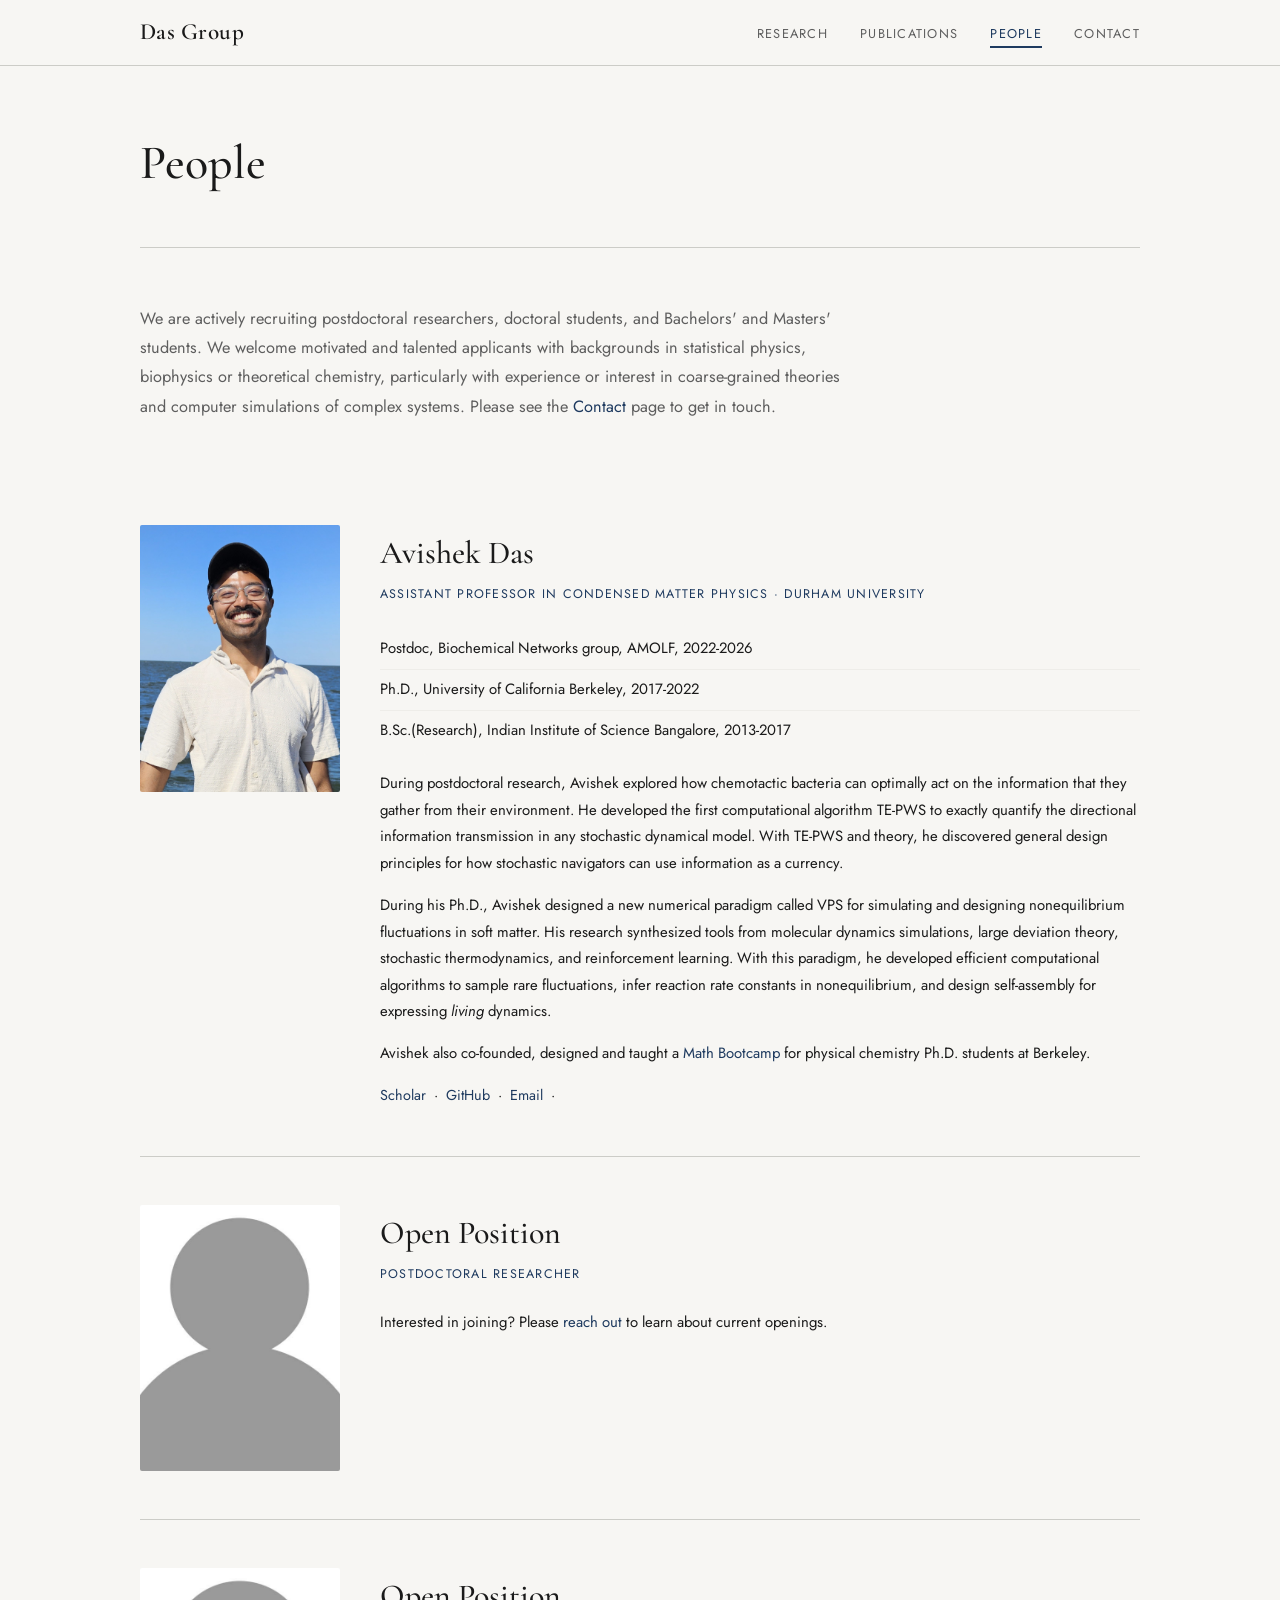
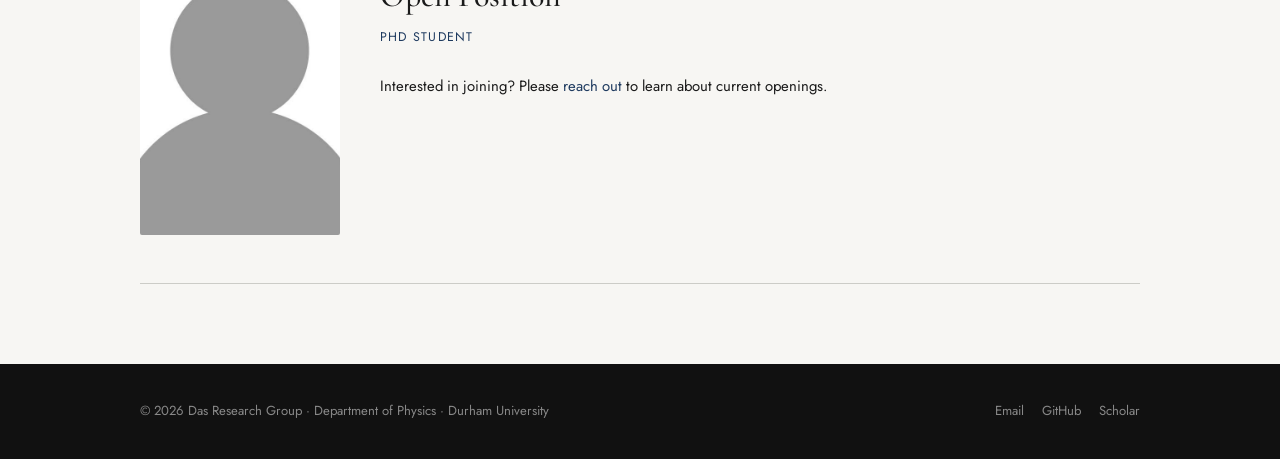
==== people.html @ c45492da "Initial commit" ====
<!DOCTYPE html>
<html lang="en">
<head>
  <meta charset="UTF-8">
  <meta name="viewport" content="width=device-width, initial-scale=1.0, shrink-to-fit=no">
  <title>Das Group | People</title>
  <link rel="preconnect" href="https://fonts.googleapis.com">
  <link rel="preconnect" href="https://fonts.gstatic.com" crossorigin>
  <link href="https://fonts.googleapis.com/css2?family=Cormorant+Garamond:ital,wght@0,400;0,500;0,600;1,400&family=Jost:wght@300;400;500&display=swap" rel="stylesheet">
  <link rel="stylesheet" href="css/style.css">
</head>

<!-- Google tag (gtag.js) -->
<script async src="https://www.googletagmanager.com/gtag/js?id=G-GLLT62PN7Q"></script>
<script>
  window.dataLayer = window.dataLayer || [];
  function gtag(){dataLayer.push(arguments);}
  gtag('js', new Date());

  gtag('config', 'G-GLLT62PN7Q');
</script>
  
<body>

  <!-- ═══ NAVIGATION ════════════════════════════════════════ -->
  <nav>
    <div class="nav-inner">
      <a href="index.html" class="nav-brand">Das Group</a>
      <button class="nav-toggle" aria-label="Toggle menu" onclick="toggleNav()">
        <span></span><span></span><span></span>
      </button>
      <ul class="nav-links" id="navLinks">
        <li><a href="research.html">Research</a></li>
        <li><a href="publications.html">Publications</a></li>
        <li><a href="people.html" class="active">People</a></li>
        <li><a href="contact.html">Contact</a></li>
      </ul>
    </div>
  </nav>

  <!-- ═══ PAGE CONTENT ══════════════════════════════════════ -->
  <div class="wrap">

    <div class="page-header">
      <h1>People</h1>
    </div>

    <!-- REPLACE: recruiting message (remove if not yet a PI) -->
    <p class="people-intro">
      We are actively recruiting postdoctoral researchers, doctoral students, and Bachelors' and Masters' students.
      We welcome motivated and talented applicants with backgrounds in statistical physics, biophysics or theoretical chemistry,
      particularly with experience or interest in coarse-grained theories and computer simulations of complex systems.
      Please see the <a href="contact.html">Contact</a> page to get in touch.
    </p>

    <!-- ── PI card ────────────────────────────────────────── -->
    <div class="person-card">
      <div class="person-photo">
        <!-- REPLACE: add your photo at assets/img/photo.jpg and
             uncomment the <img> tag; delete the placeholder div -->
         <img src="assets/img/photo1.jpg" alt="Avishek Das"> 
      </div>
      <div class="person-info">
        <!-- REPLACE: your name -->
        <h2>Avishek Das</h2>
        <!-- REPLACE: your role and institution -->
        <p class="person-role">Assistant Professor in Condensed Matter Physics &middot; Durham University</p>

        <!-- REPLACE: your CV highlights (education, positions) -->
        <ul class="cv-list">
          <li>Postdoc, Biochemical Networks group, AMOLF, 2022-2026</li>
          <li>Ph.D., University of California Berkeley, 2017-2022</li>
          <li>B.Sc.(Research), Indian Institute of Science Bangalore, 2013-2017</li>
        </ul>

        <!-- REPLACE: short bio (2–4 sentences) -->
        <p class="person-bio">
          During postdoctoral research, Avishek explored how chemotactic bacteria can optimally act on the information that they gather 
          from their environment. 
          He developed the first computational algorithm TE-PWS to exactly quantify the directional information transmission in any 
          stochastic dynamical model. 
          With TE-PWS and theory, he discovered general design principles for how stochastic navigators can use information as a currency.
          </p>

        <p class="person-bio">
          During his Ph.D., Avishek designed a new numerical paradigm called VPS for simulating and designing nonequilibrium 
          fluctuations in soft matter. His research synthesized tools from molecular dynamics simulations, large deviation theory, 
          stochastic thermodynamics, and reinforcement learning. With this paradigm, he developed efficient computational algorithms to sample 
          rare fluctuations, infer reaction rate constants in nonequilibrium, and design self-assembly for expressing <em>living</em> dynamics. 
          </p>

        <p class="person-bio">
          Avishek also co-founded, designed and taught a <a href="https://chemmathbootcamp.com">Math Bootcamp</a> for physical chemistry Ph.D. students at Berkeley.
          </p>

        <!-- REPLACE: your links -->
        <p style="margin-top:16px; font-size:.9rem;">
          <a href="https://scholar.google.com/citations?user=sW6eFRYAAAAJ&hl=en" target="_blank">Scholar</a>
          &nbsp;&middot;&nbsp;
          <a href="https://github.com/avishek-das1" target="_blank">GitHub</a>
          &nbsp;&middot;&nbsp;
          <a href="mailto:avishek.das@durham.ac.uk" target="_blank">Email</a>
          &nbsp;&middot;&nbsp;
        </p>
      </div>
    </div>

    <!-- ── Postdoc slot (open / filled) ──────────────────── -->
    <div class="person-card">
      <div class="person-photo">
        <!-- Leave placeholder or add photo when filled -->
         <img src="assets/img/vacant_placeholder.jpg" alt="Vacant"> 
      </div>
      <div class="person-info">
        <h2>Open Position</h2>
        <p class="person-role">Postdoctoral Researcher</p>
        <p class="person-bio">
          Interested in joining? Please <a href="contact.html">reach out</a> to learn about
          current openings.
        </p>
      </div>
    </div>

    <!-- ── Graduate student slot ──────────────────────────── -->
    <div class="person-card">
      <div class="person-photo">
         <img src="assets/img/vacant_placeholder.jpg" alt="Vacant"> 
      </div>
      <div class="person-info">
        <h2>Open Position</h2>
        <p class="person-role">PhD Student</p>
        <p class="person-bio">
          Interested in joining? Please <a href="contact.html">reach out</a> to learn about
          current openings.
        </p>
      </div>
    </div>

    <!--  TO ADD A REAL GROUP MEMBER, duplicate this block:

    <div class="person-card">
      <div class="person-photo">
        <img src="assets/img/MEMBERNAME.jpg" alt="Member Name">
      </div>
      <div class="person-info">
        <h2>Member Name</h2>
        <p class="person-role">Ph.D. Student / Postdoc / etc.</p>
        <ul class="cv-list">
          <li>B.S., Institution, Year</li>
        </ul>
        <p class="person-bio">
          [Short bio / research interests.]
        </p>
        <p style="margin-top:16px; font-size:.9rem;">
          <a href="mailto:member@university.edu">member@university.edu</a>
        </p>
      </div>
    </div>

    -->

  </div><!-- /wrap -->

  <!-- ═══ FOOTER ════════════════════════════════════════════ -->
  <footer>
    <div class="footer-inner">
      <span class="footer-copy">
        &copy; 2026 Das Research Group &middot; Department of Physics &middot; Durham University
      </span>
      <div class="footer-links">
        <a href="mailto:avishek.das@durham.ac.uk">Email</a>
        <a href="https://github.com/avishek-das1" target="_blank">GitHub</a>
        <a href="https://scholar.google.com/citations?user=sW6eFRYAAAAJ&hl=en" target="_blank">Scholar</a>
      </div>
    </div>
  </footer>

  <script>
    function toggleNav() {
      document.getElementById('navLinks').classList.toggle('open');
    }
  </script>

</body>
</html>
---- css/style.css ----
/* ============================================================
   Das Group — Academic Website
   Fonts: Cormorant Garamond (headings) + Jost (body/nav)
   ============================================================ */

:root {
  --bg:          #F7F6F3;
  --bg-alt:      #EEEDE9;
  --text:        #1A1A1A;
  --text-muted:  #5E5E5E;
  --accent:      #1E3A5F;
  --accent-mid:  #2E5080;
  --border:      #CCCCC7;
  --white:       #FFFFFF;

  --font-head: 'Cormorant Garamond', Georgia, serif;
  --font-body: 'Jost', 'Helvetica Neue', sans-serif;

  --nav-h:    66px;
  --wide:     1080px;
  --gap:      40px;
}

/* ─── Reset ──────────────────────────────────────────────── */
*, *::before, *::after { box-sizing: border-box; margin: 0; padding: 0; }
html { scroll-behavior: smooth; }

body {
  font-family: var(--font-body);
  background: var(--bg);
  color: var(--text);
  font-size: 16px;
  line-height: 1.72;
  -webkit-font-smoothing: antialiased;
}

img { display: block; max-width: 100%; }

a { color: var(--accent); text-decoration: none; transition: color .2s; }
a:hover { color: var(--accent-mid); }

/* ─── Layout helpers ─────────────────────────────────────── */
.wrap {
  max-width: var(--wide);
  margin: 0 auto;
  padding: 0 var(--gap);
}

/* ─── Navigation ─────────────────────────────────────────── */
nav {
  position: sticky;
  top: 0;
  height: var(--nav-h);
  background: var(--bg);
  border-bottom: 1px solid var(--border);
  z-index: 200;
}

.nav-inner {
  max-width: var(--wide);
  margin: 0 auto;
  padding: 0 var(--gap);
  height: 100%;
  display: flex;
  align-items: center;
  justify-content: space-between;
}

.nav-brand {
  font-family: var(--font-head);
  font-size: 1.45rem;
  font-weight: 600;
  color: var(--text);
  letter-spacing: .02em;
}
.nav-brand:hover { color: var(--accent); }

.nav-links {
  display: flex;
  list-style: none;
  gap: 32px;
}

.nav-links a {
  font-size: .8rem;
  font-weight: 400;
  letter-spacing: .1em;
  text-transform: uppercase;
  color: var(--text-muted);
  padding-bottom: 3px;
  border-bottom: 2px solid transparent;
  transition: color .2s, border-color .2s;
}
.nav-links a:hover,
.nav-links a.active {
  color: var(--accent);
  border-bottom-color: var(--accent);
}

/* Hamburger (mobile) */
.nav-toggle {
  display: none;
  flex-direction: column;
  gap: 5px;
  cursor: pointer;
  background: none;
  border: none;
  padding: 6px;
}
.nav-toggle span {
  display: block;
  width: 22px;
  height: 2px;
  background: var(--text);
  transition: .3s;
}

/* ─── Hero ───────────────────────────────────────────────── */
.hero {
  height: 460px;
  overflow: hidden;
  background: var(--accent);
  position: relative;
}
.hero img {
  width: 100%;
  height: 100%;
  object-fit: cover;
  opacity: .65;
}
.hero-placeholder {
  width: 100%;
  height: 100%;
  background: linear-gradient(140deg, #1E3A5F 0%, #0D2140 55%, #081526 100%);
}

/* ─── Home: intro split ──────────────────────────────────── */
.home-intro {
  max-width: var(--wide);
  margin: 0 auto;
  padding: 64px var(--gap) 56px;
  display: grid;
  grid-template-columns: 260px 1fr;
  gap: 64px;
  align-items: start;
}

.intro-name {
  font-family: var(--font-head);
  font-size: 2.7rem;
  font-weight: 500;
  line-height: 1.1;
  margin-bottom: 6px;
}
.intro-title {
  font-size: .78rem;
  text-transform: uppercase;
  letter-spacing: .1em;
  color: var(--text-muted);
  margin-bottom: 28px;
}
.intro-badges {
  display: flex;
  flex-wrap: wrap;
  gap: 8px;
}
.intro-badges a {
  font-size: .75rem;
  text-transform: uppercase;
  letter-spacing: .07em;
  color: var(--accent);
  border: 1px solid var(--accent);
  padding: 5px 13px;
  border-radius: 1px;
  transition: background .2s, color .2s;
}
.intro-badges a:hover { background: var(--accent); color: var(--white); }

.intro-body p {
  font-size: 1.02rem;
  line-height: 1.82;
  margin-bottom: 16px;
}
.intro-body p:last-child { margin-bottom: 0; }

/* ─── Section wrapper ────────────────────────────────────── */
.section { padding: 72px 0; }
.section-alt { background: var(--bg-alt); }

.section-title {
  font-family: var(--font-head);
  font-size: 2rem;
  font-weight: 500;
  margin-bottom: 36px;
  padding-bottom: 10px;
  border-bottom: 2px solid var(--accent);
  display: inline-block;
}

/* ─── News ───────────────────────────────────────────────── */
.news-list { list-style: none; }

.news-item {
  display: grid;
  grid-template-columns: 110px 1fr;
  gap: 20px;
  padding: 18px 0;
  border-bottom: 1px solid var(--border);
}
.news-item:first-child { border-top: 1px solid var(--border); }

.news-date {
  font-size: .78rem;
  font-weight: 500;
  letter-spacing: .04em;
  text-transform: uppercase;
  color: var(--text-muted);
  padding-top: 3px;
}
.news-text { font-size: .97rem; line-height: 1.65; }

/* ─── Page header (inner pages) ──────────────────────────── */
.page-header {
  padding: 56px 0 36px;
  border-bottom: 1px solid var(--border);
  margin-bottom: 56px;
}
.page-header h1 {
  font-family: var(--font-head);
  font-size: 3rem;
  font-weight: 500;
  margin-bottom: 6px;
}
.page-header .subtitle {
  font-size: 1rem;
  color: var(--text-muted);
  font-style: italic;
}

/* ─── Research page ──────────────────────────────────────── */
.research-lede {
  font-size: 1.05rem;
  font-style: italic;
  color: var(--accent);
  line-height: 1.8;
  max-width: 820px;
  margin-bottom: 64px;
  padding-left: 20px;
  border-left: 3px solid var(--accent);
}

.research-item {
  display: grid;
  grid-template-columns: 1fr 1fr;
  gap: 56px;
  align-items: center;
  padding: 56px 0;
  border-bottom: 1px solid var(--border);
}
.research-item:first-of-type { padding-top: 0; }
.research-item:last-of-type  { border-bottom: none; }

.research-item.flip { direction: rtl; }
.research-item.flip > * { direction: ltr; }

.r-img img {
  width: 100%;
  aspect-ratio: 4/3;
  object-fit: cover;
  border-radius: 2px;
}
.r-img-placeholder {
  width: 100%;
  aspect-ratio: 4/3;
  background: var(--bg-alt);
  border: 1px dashed var(--border);
  border-radius: 2px;
  display: flex;
  align-items: center;
  justify-content: center;
  color: var(--text-muted);
  font-size: .82rem;
  text-align: center;
  padding: 12px;
}

.r-text .area-label {
  font-size: .75rem;
  text-transform: uppercase;
  letter-spacing: .12em;
  color: var(--text-muted);
  margin-bottom: 8px;
}
.r-text h2 {
  font-family: var(--font-head);
  font-size: 2rem;
  font-weight: 500;
  color: var(--accent);
  margin-bottom: 16px;
  line-height: 1.2;
}
.r-text p { font-size: .98rem; line-height: 1.82; }

/* ─── Publications page ──────────────────────────────────── */
.pub-google-link {
  font-size: .9rem;
  margin-bottom: 48px;
  padding: 14px 20px;
  background: var(--bg-alt);
  border-left: 3px solid var(--accent);
  border-radius: 1px;
}

.pub-section { margin-bottom: 52px; }

.pub-section h2 {
  font-family: var(--font-head);
  font-size: 1.6rem;
  font-weight: 500;
  margin-bottom: 20px;
  padding-bottom: 8px;
  border-bottom: 1px solid var(--border);
}

.pub-list { list-style: none; }

.pub-entry {
  display: grid;
  grid-template-columns: 38px 1fr;
  gap: 14px;
  padding: 16px 0;
  border-bottom: 1px solid var(--border);
}
.pub-entry:last-child { border-bottom: none; }

.pub-n {
  font-size: .82rem;
  font-weight: 500;
  color: var(--text-muted);
  padding-top: 2px;
  text-align: right;
}

.pub-title {
  font-weight: 500;
  font-size: .97rem;
  margin-bottom: 4px;
  color: var(--accent);
}
.pub-title a { color: inherit; }
.pub-title a:hover { text-decoration: underline; }

.pub-authors {
  font-size: .88rem;
  color: var(--text-muted);
  margin-bottom: 4px;
}
.pub-authors strong { color: var(--text); font-weight: 600; }

.pub-venue {
  font-size: .84rem;
  color: var(--text-muted);
  font-style: italic;
}

.pub-tag {
  display: inline-block;
  font-style: normal;
  font-size: .72rem;
  font-weight: 500;
  letter-spacing: .04em;
  text-transform: uppercase;
  background: var(--accent);
  color: var(--white);
  padding: 1px 6px;
  border-radius: 2px;
  margin-left: 6px;
  vertical-align: middle;
}

/* ─── People page ────────────────────────────────────────── */
.people-intro {
  font-size: 1.02rem;
  line-height: 1.8;
  color: var(--text-muted);
  max-width: 720px;
  margin-bottom: 56px;
}

.person-card {
  display: grid;
  grid-template-columns: 200px 1fr;
  gap: 40px;
  align-items: start;
  padding: 48px 0;
  border-bottom: 1px solid var(--border);
}
.person-card:first-of-type { border-top: 1px solid var(--border); }

.person-photo img {
  width: 100%;
  aspect-ratio: 3/4;
  object-fit: cover;
  border-radius: 2px;
}
.person-photo-placeholder {
  width: 100%;
  aspect-ratio: 3/4;
  background: var(--bg-alt);
  border: 1px dashed var(--border);
  border-radius: 2px;
  display: flex;
  align-items: center;
  justify-content: center;
  font-size: .8rem;
  color: var(--text-muted);
}

.person-info h2 {
  font-family: var(--font-head);
  font-size: 2rem;
  font-weight: 500;
  margin-bottom: 4px;
}
.person-info .person-role {
  font-size: .78rem;
  text-transform: uppercase;
  letter-spacing: .1em;
  color: var(--accent);
  margin-bottom: 24px;
}

.cv-list { list-style: none; margin-bottom: 20px; }
.cv-list li {
  font-size: .93rem;
  padding: 7px 0;
  border-bottom: 1px solid var(--bg-alt);
  color: var(--text);
}
.cv-list li:last-child { border-bottom: none; }

.person-bio {
  font-size: .93rem;
  line-height: 1.78;
  margin-top: 16px;
}

/* ─── Contact page ───────────────────────────────────────── */
.contact-grid {
  display: grid;
  grid-template-columns: 1fr 1fr;
  gap: 60px;
  margin-top: 12px;
}

.contact-block h2 {
  font-family: var(--font-head);
  font-size: 1.55rem;
  font-weight: 500;
  margin-bottom: 18px;
  padding-bottom: 8px;
  border-bottom: 1px solid var(--border);
}
.contact-block p,
.contact-block address { font-style: normal; font-size: .95rem; line-height: 1.82; }
.contact-block a { font-size: .95rem; }

/* ─── Footer ─────────────────────────────────────────────── */
footer {
  margin-top: 80px;
  background: #111111;
  color: #888;
  padding: 36px 0;
}
.footer-inner {
  max-width: var(--wide);
  margin: 0 auto;
  padding: 0 var(--gap);
  display: flex;
  justify-content: space-between;
  align-items: center;
  flex-wrap: wrap;
  gap: 14px;
}
.footer-copy { font-size: .82rem; }
.footer-links { display: flex; gap: 18px; }
.footer-links a { font-size: .82rem; color: #888; }
.footer-links a:hover { color: #ddd; }

/* ─── Responsive ─────────────────────────────────────────── */
@media (max-width: 820px) {
  :root { --gap: 24px; }

  .nav-links {
    display: none;
    flex-direction: column;
    position: absolute;
    top: var(--nav-h);
    left: 0;
    right: 0;
    background: var(--bg);
    border-bottom: 1px solid var(--border);
    padding: 20px var(--gap);
    gap: 14px;
    box-shadow: 0 4px 12px rgba(0,0,0,.06);
  }
  .nav-links.open { display: flex; }
  .nav-toggle { display: flex; }

  .hero { height: 300px; }

  .home-intro {
    grid-template-columns: 1fr;
    gap: 28px;
    padding: 48px var(--gap) 40px;
  }

  .research-item,
  .research-item.flip {
    grid-template-columns: 1fr;
    direction: ltr;
    gap: 24px;
  }

  .person-card { grid-template-columns: 1fr; }

  .contact-grid { grid-template-columns: 1fr; }

  .page-header h1 { font-size: 2.2rem; }
}
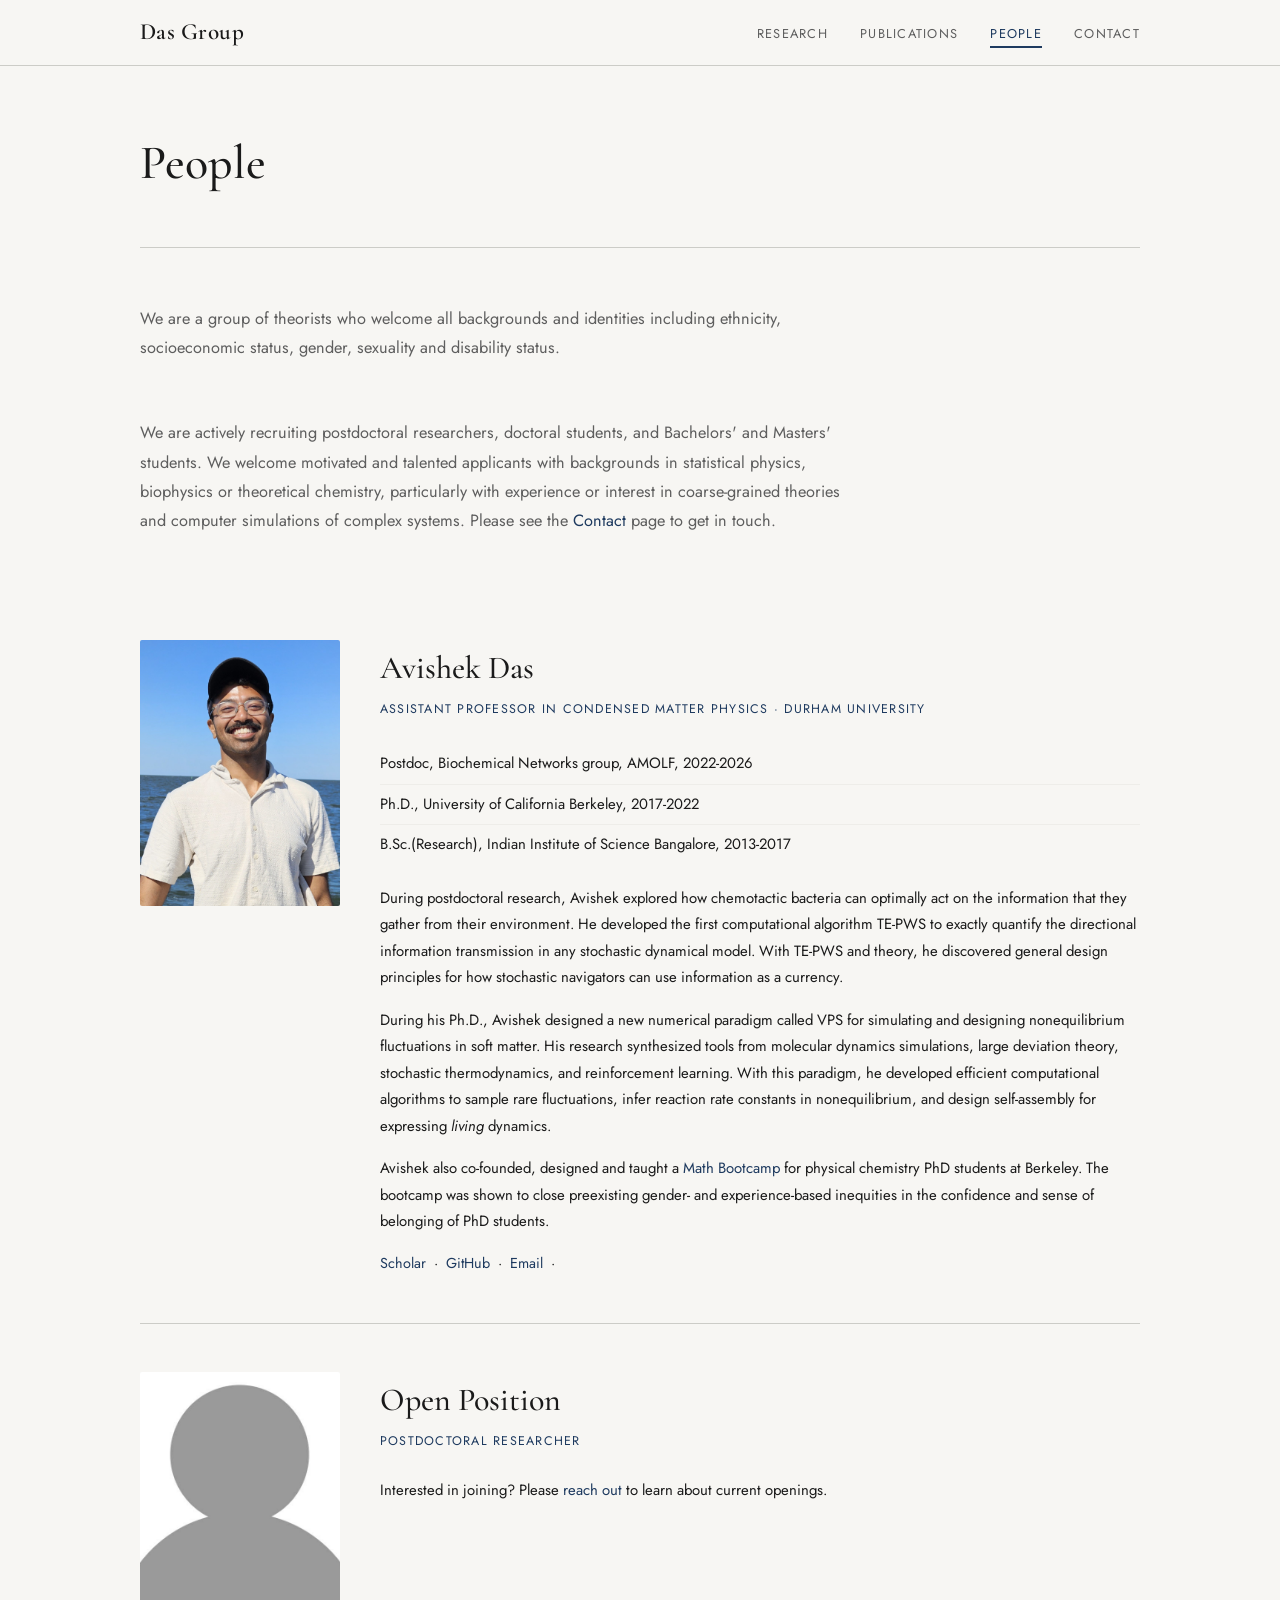
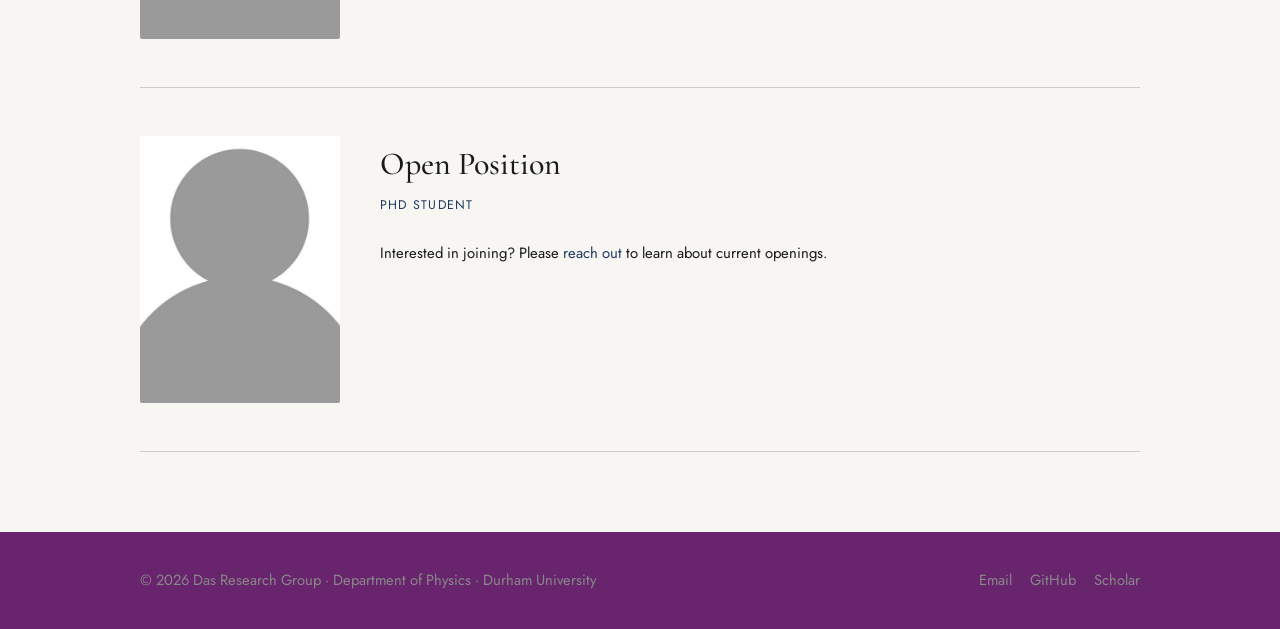
==== commit 47f9ea3a: "Update people.html" ====
--- a/people.html
+++ b/people.html
@@ -47,6 +47,11 @@
 
     <!-- REPLACE: recruiting message (remove if not yet a PI) -->
     <p class="people-intro">
+      We are a group of theorists who welcome all backgrounds and identities including ethnicity, socioeconomic status, gender, 
+      sexuality and disability status.
+    </p>
+    
+    <p class="people-intro">
       We are actively recruiting postdoctoral researchers, doctoral students, and Bachelors' and Masters' students.
       We welcome motivated and talented applicants with backgrounds in statistical physics, biophysics or theoretical chemistry,
       particularly with experience or interest in coarse-grained theories and computer simulations of complex systems.
@@ -90,7 +95,8 @@
           </p>
 
         <p class="person-bio">
-          Avishek also co-founded, designed and taught a <a href="https://chemmathbootcamp.com">Math Bootcamp</a> for physical chemistry Ph.D. students at Berkeley.
+          Avishek also co-founded, designed and taught a <a href="https://chemmathbootcamp.com">Math Bootcamp</a> for physical chemistry PhD students at Berkeley.
+          The bootcamp was shown to close preexisting gender- and experience-based inequities in the confidence and sense of belonging of PhD students.
           </p>
 
         <!-- REPLACE: your links -->
--- a/css/style.css
+++ b/css/style.css
@@ -468,7 +468,7 @@
 /* ─── Footer ─────────────────────────────────────────────── */
 footer {
   margin-top: 80px;
-  background: #111111;
+  background: #68246D;
   color: #888;
   padding: 36px 0;
 }
@@ -482,9 +482,9 @@
   flex-wrap: wrap;
   gap: 14px;
 }
-.footer-copy { font-size: .82rem; }
+.footer-copy { font-size: .92rem; }
 .footer-links { display: flex; gap: 18px; }
-.footer-links a { font-size: .82rem; color: #888; }
+.footer-links a { font-size: .92rem; color: #888; }
 .footer-links a:hover { color: #ddd; }
 
 /* ─── Responsive ─────────────────────────────────────────── */
